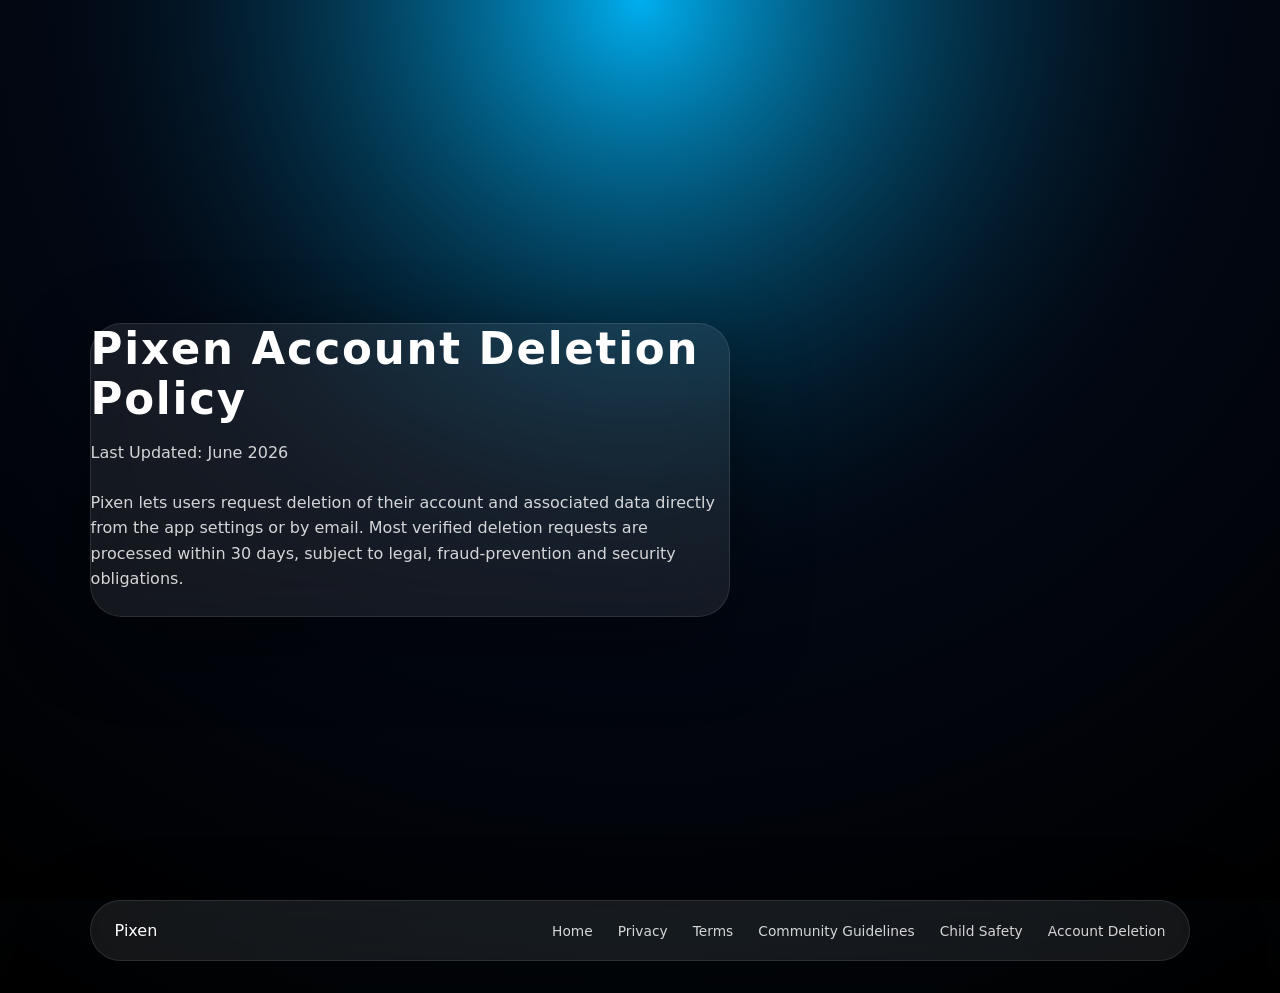
==== account-deletion.html @ c1bc3c7a "Initial Pixen marketing site skeleton with hero, feature galaxy, download section, glassmorphism sty" ====
<!DOCTYPE html>
<html lang="en">
<head>
  <meta charset="UTF-8" />
  <meta name="viewport" content="width=device-width, initial-scale=1.0" />
  <title>Pixen – Account Deletion</title>
  <link rel="stylesheet" href="assets/css/style.css" />
</head>
<body>
  <main class="section dark">
    <div class="section-content glass-card">
      <h2>Pixen Account Deletion Policy</h2>
      <p>Last Updated: June 2026</p>
      <p>Pixen lets users request deletion of their account and associated data directly from the app settings or by email. Most verified deletion requests are processed within 30 days, subject to legal, fraud-prevention and security obligations.</p>
    </div>
  </main>
  <footer class="footer glass-card">
    <div class="footer-inner">
      <div class="footer-logo">Pixen</div>
      <nav class="footer-nav">
        <a href="index.html">Home</a>
        <a href="privacy-policy.html">Privacy</a>
        <a href="terms.html">Terms</a>
        <a href="community-guidelines.html">Community Guidelines</a>
        <a href="child-safety.html">Child Safety</a>
        <a href="account-deletion.html">Account Deletion</a>
      </nav>
    </div>
  </footer>
</body>
</html>
---- assets/css/style.css ----
/* Core theme tokens */
:root {
  --pixen-sky: #00AEEF;
  --pixen-dark: #0070D1;
  --pixen-space: #071320;
  --pixen-white: #FFFFFF;

  --radius-xl: 32px;
  --radius-lg: 24px;
  --radius-md: 16px;
  --blur-glass: 30px;

  --shadow-soft: 0 24px 80px rgba(0, 0, 0, 0.45);
}

* {
  box-sizing: border-box;
}

body {
  margin: 0;
  min-height: 100vh;
  font-family: 'Inter', system-ui, -apple-system, BlinkMacSystemFont, sans-serif;
  color: var(--pixen-white);
  background: radial-gradient(circle at top, #00AEEF 0%, #071320 45%, #000000 100%);
  overflow-x: hidden;
}

main {
  position: relative;
}

.section {
  position: relative;
  min-height: 100vh;
  padding: 120px 7vw 80px;
  display: flex;
  flex-direction: column;
  justify-content: center;
}

.section.dark {
  background: radial-gradient(circle at top, rgba(0, 174, 239, 0.18), #020712 55%, #000000 100%);
}

.section-content {
  max-width: 640px;
  position: relative;
  z-index: 2;
}

h1, h2 {
  margin: 0 0 16px;
  font-family: 'Outfit', system-ui, sans-serif;
  letter-spacing: 0.04em;
}

h2 {
  font-size: clamp(2.4rem, 3.4vw, 3rem);
}

p {
  margin: 0 0 24px;
  font-size: 1rem;
  line-height: 1.6;
  color: rgba(255, 255, 255, 0.82);
}

/* Glassmorphism */
.glass-card {
  backdrop-filter: blur(var(--blur-glass));
  background: rgba(255, 255, 255, 0.08);
  border-radius: var(--radius-xl);
  border: 1px solid rgba(255, 255, 255, 0.1);
  box-shadow: var(--shadow-soft);
}

/* Hero */
.hero {
  display: grid;
  grid-template-columns: minmax(0, 1.1fr) minmax(0, 1.1fr);
  align-items: center;
}

.hero-inner {
  display: contents;
}

.hero-left {
  padding: 40px;
}

.brand {
  font-size: 1.4rem;
  text-transform: uppercase;
  color: var(--pixen-sky);
}

.hero-title {
  font-size: clamp(2.8rem, 4vw, 3.6rem);
  line-height: 1.1;
}

.hero-actions {
  display: flex;
  flex-wrap: wrap;
  gap: 16px;
  margin-top: 32px;
}

.btn {
  position: relative;
  display: inline-flex;
  align-items: center;
  justify-content: center;
  padding: 14px 28px;
  border-radius: 999px;
  font-family: 'Inter', system-ui;
  font-size: 0.95rem;
  border: none;
  cursor: pointer;
  transition: transform 0.22s ease, box-shadow 0.22s ease, background 0.22s ease;
}

.btn.primary {
  background: radial-gradient(circle at top left, #00AEEF, #0070D1);
  color: white;
  box-shadow: 0 16px 40px rgba(0, 174, 239, 0.7);
}

.btn.ghost {
  background: rgba(255, 255, 255, 0.06);
  color: white;
  border: 1px solid rgba(255, 255, 255, 0.45);
}

.btn:hover {
  transform: translateY(-2px);
  box-shadow: 0 24px 60px rgba(0, 0, 0, 0.55);
}

.phone-3d-holder,
.three-holder {
  position: relative;
  min-height: 360px;
  border-radius: var(--radius-xl);
  overflow: hidden;
}

/* Feature galaxy */
.feature-orbit {
  position: relative;
  display: flex;
  justify-content: center;
  align-items: center;
  margin-top: 40px;
}

.feature-center {
  padding: 16px 32px;
  font-weight: 600;
}

.feature-orbit-ring {
  position: absolute;
  width: 520px;
  height: 520px;
  border-radius: 999px;
  border: 1px dashed rgba(255, 255, 255, 0.14);
  display: flex;
  justify-content: center;
  align-items: center;
}

.feature-card {
  position: absolute;
  padding: 10px 18px;
  border-radius: 999px;
  border: 1px solid rgba(255, 255, 255, 0.2);
  background: rgba(7, 19, 32, 0.9);
  color: white;
  font-size: 0.85rem;
  cursor: pointer;
  backdrop-filter: blur(18px);
  transition: transform 0.22s ease, box-shadow 0.22s ease, background 0.22s ease;
}

.feature-card:hover {
  transform: scale(1.08) translateZ(0);
  box-shadow: 0 18px 48px rgba(0, 0, 0, 0.6);
  background: rgba(0, 174, 239, 0.35);
}

/* Simple orbit positions via nth-child */
.feature-card:nth-child(1) { transform: translate(-220px, -180px); }
.feature-card:nth-child(2) { transform: translate(0, -240px); }
.feature-card:nth-child(3) { transform: translate(220px, -180px); }
.feature-card:nth-child(4) { transform: translate(-260px, 0); }
.feature-card:nth-child(5) { transform: translate(260px, 0); }
.feature-card:nth-child(6) { transform: translate(-220px, 180px); }
.feature-card:nth-child(7) { transform: translate(0, 240px); }
.feature-card:nth-child(8) { transform: translate(220px, 180px); }
.feature-card:nth-child(9) { transform: translate(0, 0); }

/* Download section */
.download-section {
  display: grid;
  grid-template-columns: minmax(0, 1.1fr) minmax(0, 1.1fr);
  align-items: center;
}

.download-actions {
  display: flex;
  flex-wrap: wrap;
  gap: 18px;
  align-items: center;
}

.qr-card {
  padding: 16px 18px;
  display: inline-flex;
  flex-direction: column;
  align-items: center;
  gap: 8px;
}

.qr-placeholder {
  width: 80px;
  height: 80px;
  border-radius: 20px;
  background: rgba(0, 0, 0, 0.55);
  display: flex;
  align-items: center;
  justify-content: center;
  font-weight: 600;
}

/* Footer */
.footer {
  margin: 0 7vw 32px;
  padding: 20px 24px;
}

.footer-inner {
  display: flex;
  align-items: center;
  justify-content: space-between;
  flex-wrap: wrap;
  gap: 12px;
}

.footer-nav a {
  color: rgba(255, 255, 255, 0.82);
  text-decoration: none;
  font-size: 0.86rem;
  margin-left: 20px;
}

.footer-nav a:hover {
  color: var(--pixen-sky);
}

/* Pills */
.pill-list {
  list-style: none;
  padding: 0;
  margin: 24px 0 0;
  display: flex;
  flex-wrap: wrap;
  gap: 12px;
}

.pill-list li {
  padding: 8px 14px;
  border-radius: 999px;
  border: 1px solid rgba(255, 255, 255, 0.2);
  background: rgba(7, 19, 32, 0.9);
  font-size: 0.85rem;
}

/* Cursor */
#cursor {
  position: fixed;
  width: 18px;
  height: 18px;
  border-radius: 999px;
  background: radial-gradient(circle at center, #00AEEF, #0070D1);
  box-shadow: 0 0 24px rgba(0, 174, 239, 0.9);
  pointer-events: none;
  mix-blend-mode: screen;
  z-index: 9999;
}

/* Responsive */
@media (max-width: 960px) {
  .hero,
  .download-section {
    grid-template-columns: minmax(0, 1fr);
    row-gap: 40px;
  }

  .hero-left,
  .footer {
    padding: 24px;
  }

  .section {
    padding: 96px 5vw 64px;
  }

  .feature-orbit-ring {
    transform: scale(0.76);
  }
}

@media (max-width: 640px) {
  .footer-nav a {
    margin-left: 12px;
  }
}
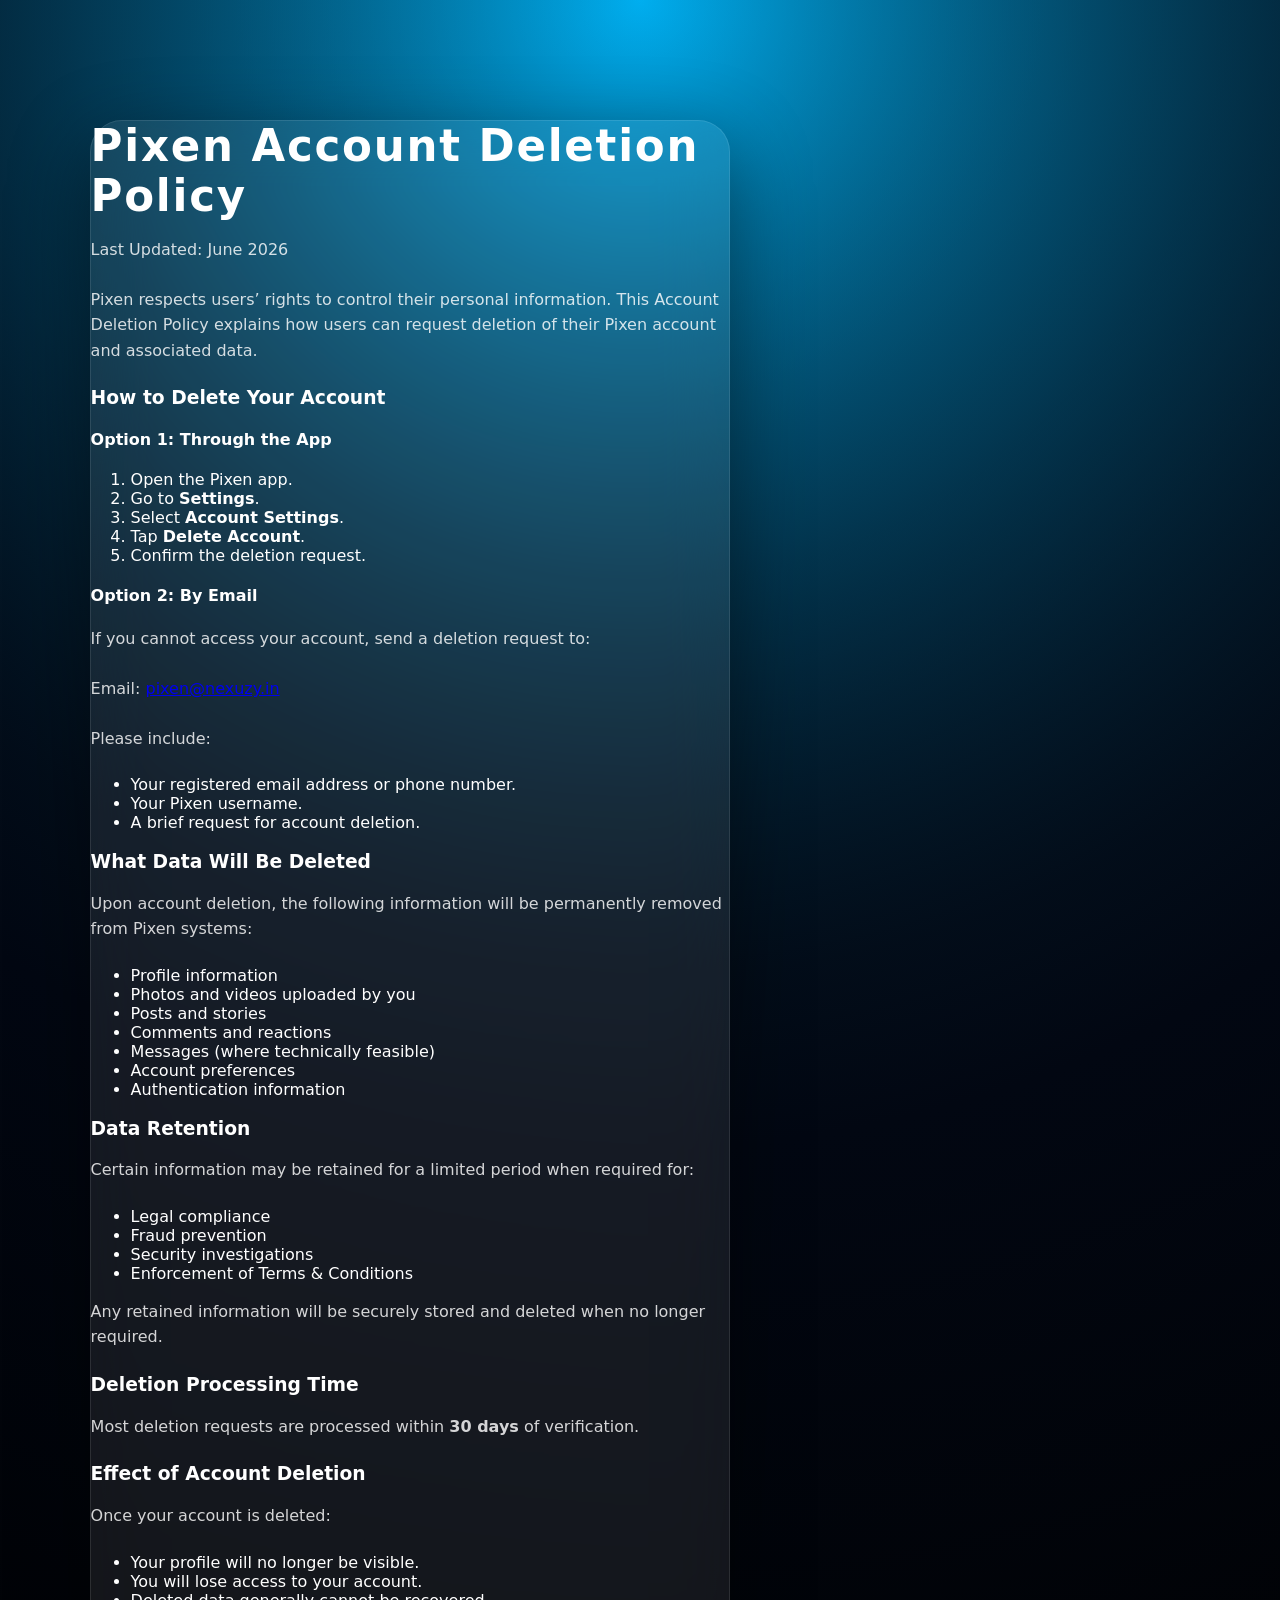
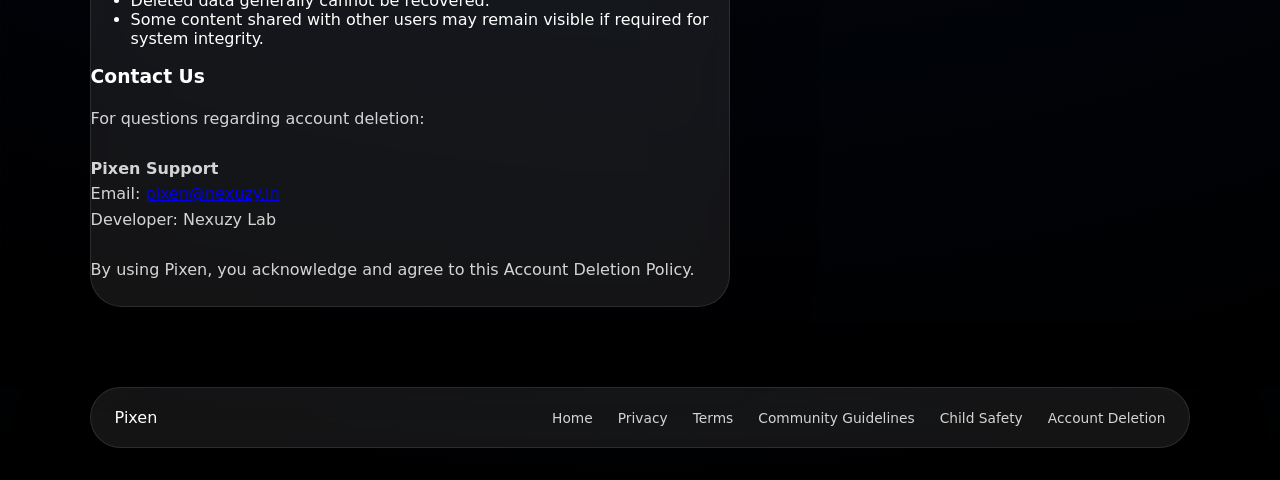
==== commit 7792b6e3: "Update Account Deletion Policy with full content (June 2026)" ====
--- a/account-deletion.html
+++ b/account-deletion.html
@@ -8,10 +8,74 @@
 </head>
 <body>
   <main class="section dark">
-    <div class="section-content glass-card">
+    <div class="section-content glass-card legal-content">
       <h2>Pixen Account Deletion Policy</h2>
-      <p>Last Updated: June 2026</p>
-      <p>Pixen lets users request deletion of their account and associated data directly from the app settings or by email. Most verified deletion requests are processed within 30 days, subject to legal, fraud-prevention and security obligations.</p>
+      <p class="last-updated">Last Updated: June 2026</p>
+
+      <p>Pixen respects users&rsquo; rights to control their personal information. This Account Deletion Policy explains how users can request deletion of their Pixen account and associated data.</p>
+
+      <h3>How to Delete Your Account</h3>
+
+      <h4>Option 1: Through the App</h4>
+      <ol>
+        <li>Open the Pixen app.</li>
+        <li>Go to <strong>Settings</strong>.</li>
+        <li>Select <strong>Account Settings</strong>.</li>
+        <li>Tap <strong>Delete Account</strong>.</li>
+        <li>Confirm the deletion request.</li>
+      </ol>
+
+      <h4>Option 2: By Email</h4>
+      <p>If you cannot access your account, send a deletion request to:</p>
+      <p>Email: <a href="mailto:pixen@nexuzy.in">pixen@nexuzy.in</a></p>
+      <p>Please include:</p>
+      <ul>
+        <li>Your registered email address or phone number.</li>
+        <li>Your Pixen username.</li>
+        <li>A brief request for account deletion.</li>
+      </ul>
+
+      <h3>What Data Will Be Deleted</h3>
+      <p>Upon account deletion, the following information will be permanently removed from Pixen systems:</p>
+      <ul>
+        <li>Profile information</li>
+        <li>Photos and videos uploaded by you</li>
+        <li>Posts and stories</li>
+        <li>Comments and reactions</li>
+        <li>Messages (where technically feasible)</li>
+        <li>Account preferences</li>
+        <li>Authentication information</li>
+      </ul>
+
+      <h3>Data Retention</h3>
+      <p>Certain information may be retained for a limited period when required for:</p>
+      <ul>
+        <li>Legal compliance</li>
+        <li>Fraud prevention</li>
+        <li>Security investigations</li>
+        <li>Enforcement of Terms &amp; Conditions</li>
+      </ul>
+      <p>Any retained information will be securely stored and deleted when no longer required.</p>
+
+      <h3>Deletion Processing Time</h3>
+      <p>Most deletion requests are processed within <strong>30 days</strong> of verification.</p>
+
+      <h3>Effect of Account Deletion</h3>
+      <p>Once your account is deleted:</p>
+      <ul>
+        <li>Your profile will no longer be visible.</li>
+        <li>You will lose access to your account.</li>
+        <li>Deleted data generally cannot be recovered.</li>
+        <li>Some content shared with other users may remain visible if required for system integrity.</li>
+      </ul>
+
+      <h3>Contact Us</h3>
+      <p>For questions regarding account deletion:</p>
+      <p><strong>Pixen Support</strong><br />
+      Email: <a href="mailto:pixen@nexuzy.in">pixen@nexuzy.in</a><br />
+      Developer: Nexuzy Lab</p>
+
+      <p class="legal-acknowledgement">By using Pixen, you acknowledge and agree to this Account Deletion Policy.</p>
     </div>
   </main>
   <footer class="footer glass-card">
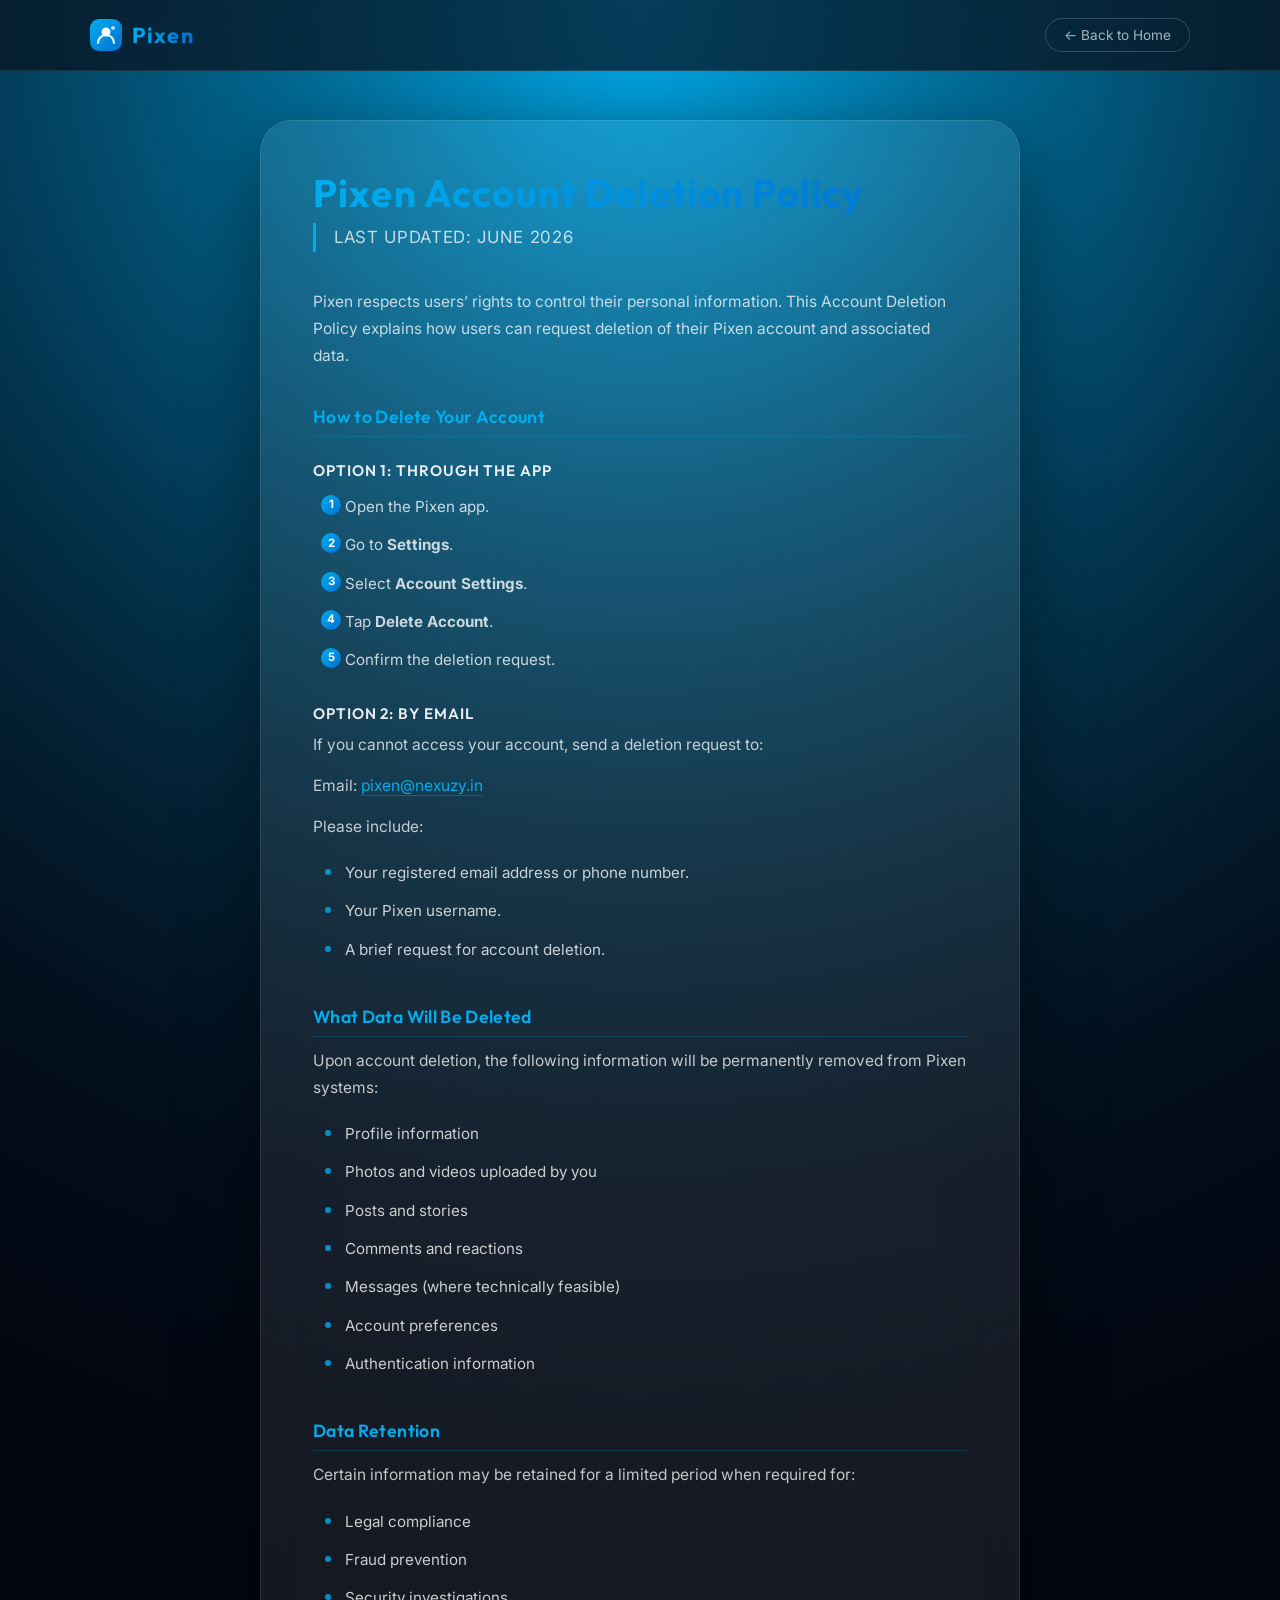
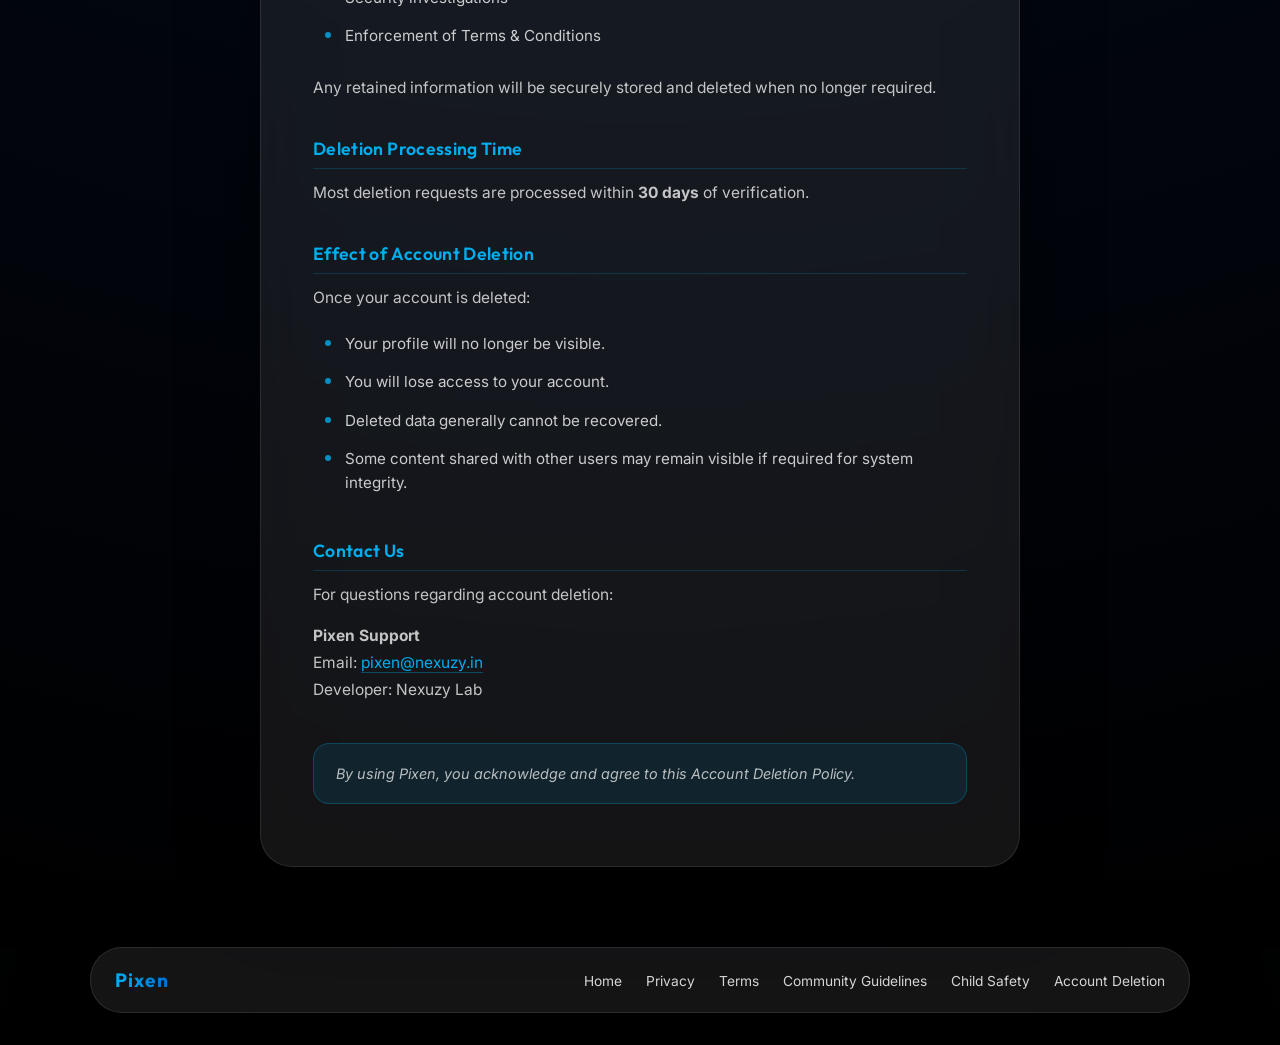
==== commit 0a5708e7: "Add branded nav-header with logo + UI colors to all policy pages" ====
--- a/account-deletion.html
+++ b/account-deletion.html
@@ -4,9 +4,31 @@
   <meta charset="UTF-8" />
   <meta name="viewport" content="width=device-width, initial-scale=1.0" />
   <title>Pixen – Account Deletion</title>
+  <link rel="preconnect" href="https://fonts.googleapis.com">
+  <link rel="preconnect" href="https://fonts.gstatic.com" crossorigin>
+  <link href="https://fonts.googleapis.com/css2?family=Outfit:wght@400;600;700&family=Inter:wght@400;500&display=swap" rel="stylesheet">
   <link rel="stylesheet" href="assets/css/style.css" />
 </head>
 <body>
+  <header class="nav-header">
+    <a href="index.html" class="nav-logo" aria-label="Pixen Home">
+      <svg width="32" height="32" viewBox="0 0 32 32" fill="none" xmlns="http://www.w3.org/2000/svg" aria-hidden="true">
+        <defs>
+          <linearGradient id="pg" x1="0" y1="0" x2="32" y2="32" gradientUnits="userSpaceOnUse">
+            <stop offset="0%" stop-color="#00AEEF"/>
+            <stop offset="100%" stop-color="#0070D1"/>
+          </linearGradient>
+        </defs>
+        <rect width="32" height="32" rx="9" fill="url(#pg)"/>
+        <circle cx="16" cy="13" r="4.5" fill="white" opacity="0.95"/>
+        <path d="M8 24c0-4.418 3.582-8 8-8s8 3.582 8 8" stroke="white" stroke-width="2.2" stroke-linecap="round" opacity="0.9"/>
+        <circle cx="23" cy="9" r="2" fill="white" opacity="0.7"/>
+      </svg>
+      <span class="nav-logo-wordmark">Pixen</span>
+    </a>
+    <a href="index.html" class="nav-home-link">&larr; Back to Home</a>
+  </header>
+
   <main class="section dark">
     <div class="section-content glass-card legal-content">
       <h2>Pixen Account Deletion Policy</h2>
@@ -78,6 +100,7 @@
       <p class="legal-acknowledgement">By using Pixen, you acknowledge and agree to this Account Deletion Policy.</p>
     </div>
   </main>
+
   <footer class="footer glass-card">
     <div class="footer-inner">
       <div class="footer-logo">Pixen</div>
--- a/assets/css/style.css
+++ b/assets/css/style.css
@@ -291,6 +291,220 @@
   z-index: 9999;
 }
 
+/* =============================================
+   NAV HEADER — Policy Pages Branding
+   ============================================= */
+.nav-header {
+  position: fixed;
+  top: 0;
+  left: 0;
+  right: 0;
+  z-index: 100;
+  display: flex;
+  align-items: center;
+  justify-content: space-between;
+  padding: 18px 7vw;
+  backdrop-filter: blur(24px);
+  background: rgba(7, 19, 32, 0.72);
+  border-bottom: 1px solid rgba(255, 255, 255, 0.08);
+}
+
+.nav-logo {
+  display: flex;
+  align-items: center;
+  gap: 10px;
+  text-decoration: none;
+}
+
+.nav-logo-wordmark {
+  font-family: 'Outfit', system-ui, sans-serif;
+  font-size: 1.35rem;
+  font-weight: 700;
+  letter-spacing: 0.06em;
+  background: linear-gradient(90deg, #00AEEF, #0070D1);
+  -webkit-background-clip: text;
+  -webkit-text-fill-color: transparent;
+  background-clip: text;
+}
+
+.nav-home-link {
+  font-size: 0.85rem;
+  color: rgba(255, 255, 255, 0.65);
+  text-decoration: none;
+  padding: 8px 18px;
+  border-radius: 999px;
+  border: 1px solid rgba(255, 255, 255, 0.18);
+  transition: color 0.2s ease, border-color 0.2s ease, background 0.2s ease;
+}
+
+.nav-home-link:hover {
+  color: var(--pixen-sky);
+  border-color: var(--pixen-sky);
+  background: rgba(0, 174, 239, 0.08);
+}
+
+/* =============================================
+   LEGAL CONTENT — Policy Pages Typography
+   ============================================= */
+.legal-content {
+  max-width: 760px;
+  padding: 48px 52px;
+  margin: 0 auto;
+}
+
+.legal-content h2 {
+  font-size: clamp(1.8rem, 3vw, 2.4rem);
+  background: linear-gradient(90deg, #00AEEF, #0070D1);
+  -webkit-background-clip: text;
+  -webkit-text-fill-color: transparent;
+  background-clip: text;
+  margin-bottom: 6px;
+  letter-spacing: 0.03em;
+}
+
+.legal-content .last-updated {
+  font-size: 0.82rem;
+  color: rgba(255, 255, 255, 0.45);
+  margin-bottom: 32px;
+  letter-spacing: 0.04em;
+  text-transform: uppercase;
+}
+
+.legal-content > p:first-of-type {
+  font-size: 1.05rem;
+  color: rgba(255, 255, 255, 0.75);
+  line-height: 1.7;
+  border-left: 3px solid var(--pixen-sky);
+  padding-left: 18px;
+  margin-bottom: 36px;
+}
+
+.legal-content h3 {
+  font-family: 'Outfit', system-ui, sans-serif;
+  font-size: 1.1rem;
+  font-weight: 600;
+  color: var(--pixen-sky);
+  margin: 36px 0 10px;
+  letter-spacing: 0.02em;
+  padding-bottom: 8px;
+  border-bottom: 1px solid rgba(0, 174, 239, 0.2);
+}
+
+.legal-content h4 {
+  font-family: 'Outfit', system-ui, sans-serif;
+  font-size: 0.95rem;
+  font-weight: 600;
+  color: rgba(255, 255, 255, 0.9);
+  margin: 24px 0 8px;
+  text-transform: uppercase;
+  letter-spacing: 0.06em;
+}
+
+.legal-content p {
+  color: rgba(255, 255, 255, 0.75);
+  font-size: 0.97rem;
+  line-height: 1.75;
+  margin-bottom: 14px;
+}
+
+.legal-content ul,
+.legal-content ol {
+  margin: 8px 0 18px 0;
+  padding-left: 0;
+  list-style: none;
+}
+
+.legal-content ul li,
+.legal-content ol li {
+  position: relative;
+  padding: 7px 12px 7px 32px;
+  font-size: 0.95rem;
+  color: rgba(255, 255, 255, 0.78);
+  line-height: 1.6;
+  border-radius: 8px;
+  transition: background 0.18s ease;
+}
+
+.legal-content ul li::before {
+  content: '';
+  position: absolute;
+  left: 12px;
+  top: 15px;
+  width: 6px;
+  height: 6px;
+  border-radius: 50%;
+  background: var(--pixen-sky);
+  opacity: 0.8;
+}
+
+.legal-content ol {
+  counter-reset: legal-counter;
+}
+
+.legal-content ol li {
+  counter-increment: legal-counter;
+}
+
+.legal-content ol li::before {
+  content: counter(legal-counter);
+  position: absolute;
+  left: 8px;
+  top: 7px;
+  width: 20px;
+  height: 20px;
+  border-radius: 50%;
+  background: linear-gradient(135deg, #00AEEF, #0070D1);
+  color: #fff;
+  font-size: 0.72rem;
+  font-weight: 700;
+  display: flex;
+  align-items: center;
+  justify-content: center;
+  line-height: 1;
+  text-align: center;
+}
+
+.legal-content ul li:hover,
+.legal-content ol li:hover {
+  background: rgba(0, 174, 239, 0.07);
+}
+
+.legal-content a {
+  color: var(--pixen-sky);
+  text-decoration: none;
+  border-bottom: 1px solid rgba(0, 174, 239, 0.35);
+  transition: border-color 0.2s ease, color 0.2s ease;
+}
+
+.legal-content a:hover {
+  color: #fff;
+  border-bottom-color: #fff;
+}
+
+.legal-content .legal-acknowledgement {
+  margin-top: 40px;
+  padding: 18px 22px;
+  border-radius: var(--radius-md);
+  background: rgba(0, 174, 239, 0.1);
+  border: 1px solid rgba(0, 174, 239, 0.25);
+  font-size: 0.9rem;
+  color: rgba(255, 255, 255, 0.7);
+  font-style: italic;
+  line-height: 1.6;
+}
+
+/* Footer logo text */
+.footer-logo {
+  font-family: 'Outfit', system-ui, sans-serif;
+  font-size: 1.2rem;
+  font-weight: 700;
+  letter-spacing: 0.06em;
+  background: linear-gradient(90deg, #00AEEF, #0070D1);
+  -webkit-background-clip: text;
+  -webkit-text-fill-color: transparent;
+  background-clip: text;
+}
+
 /* Responsive */
 @media (max-width: 960px) {
   .hero,
@@ -311,10 +525,26 @@
   .feature-orbit-ring {
     transform: scale(0.76);
   }
+
+  .legal-content {
+    padding: 32px 28px;
+  }
+
+  .nav-header {
+    padding: 14px 5vw;
+  }
 }
 
 @media (max-width: 640px) {
   .footer-nav a {
     margin-left: 12px;
   }
-}
+
+  .legal-content {
+    padding: 24px 18px;
+  }
+
+  .legal-content h2 {
+    font-size: 1.6rem;
+  }
+}
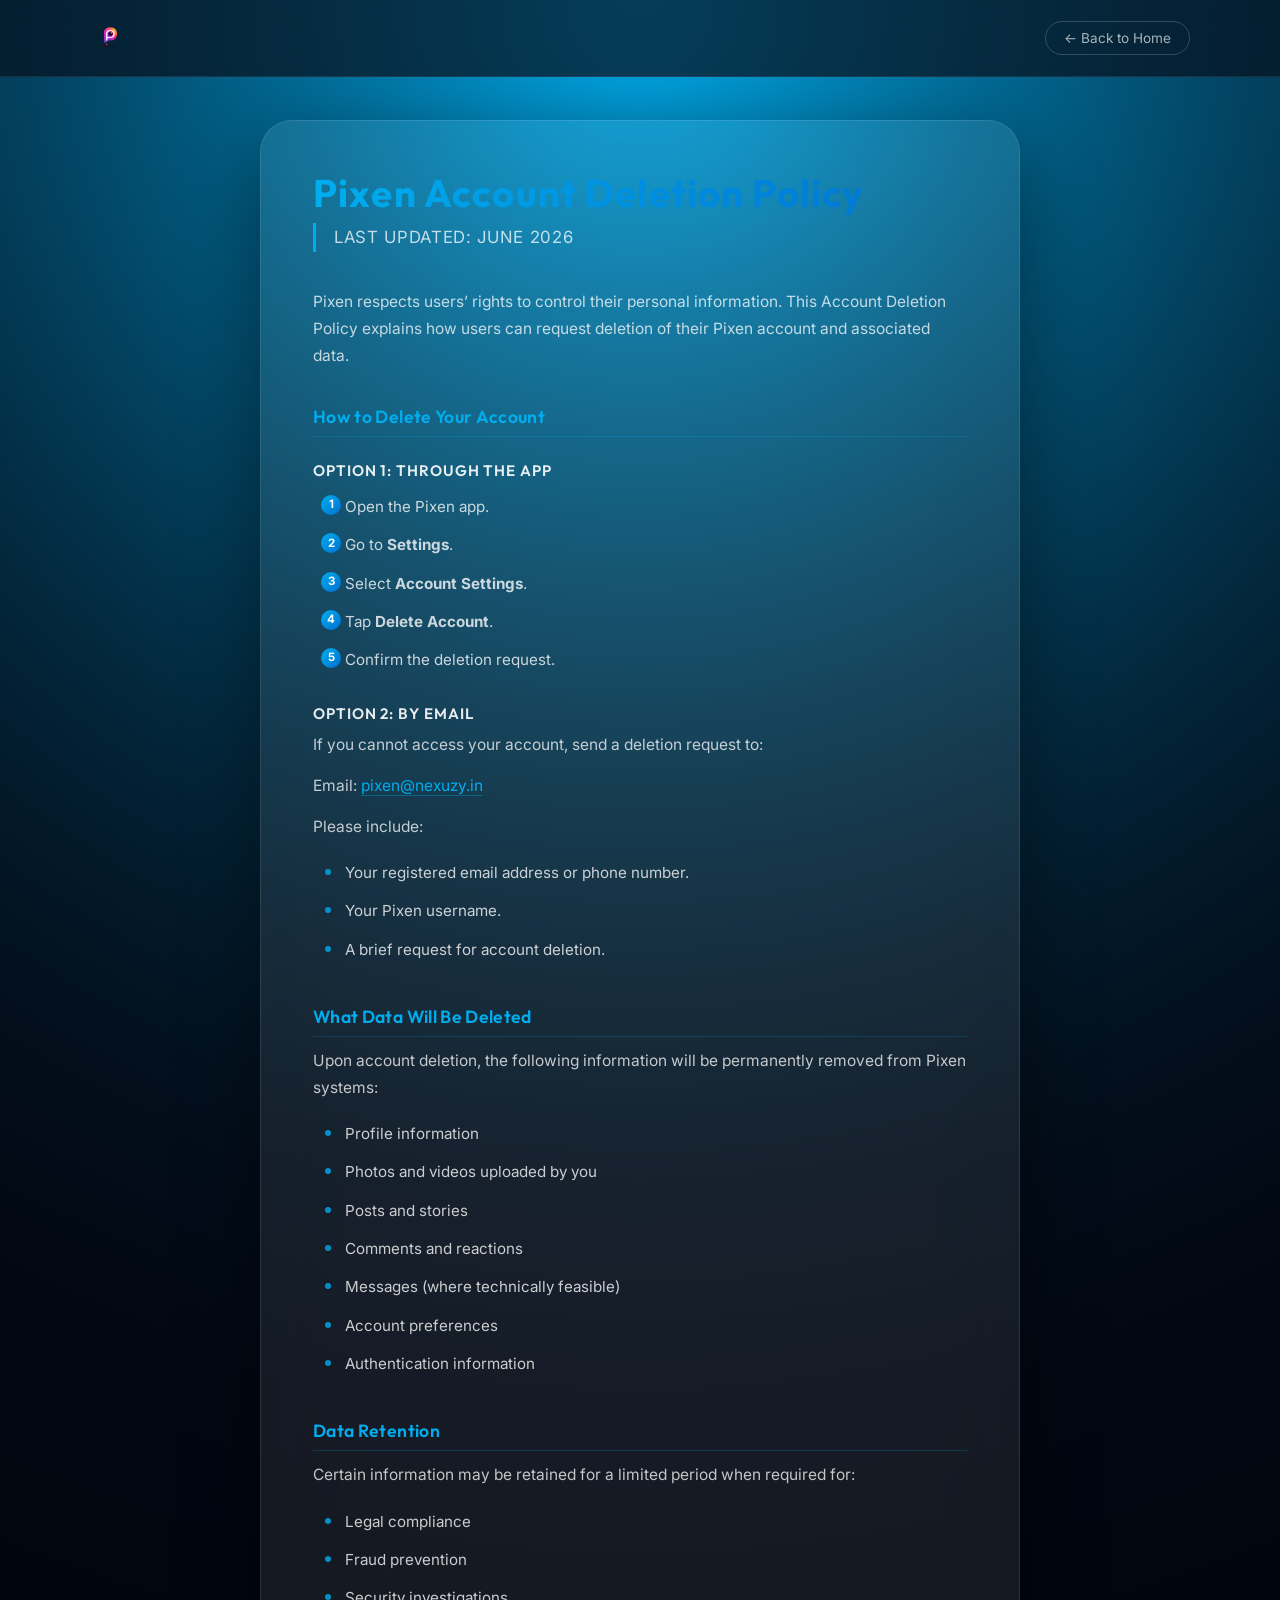
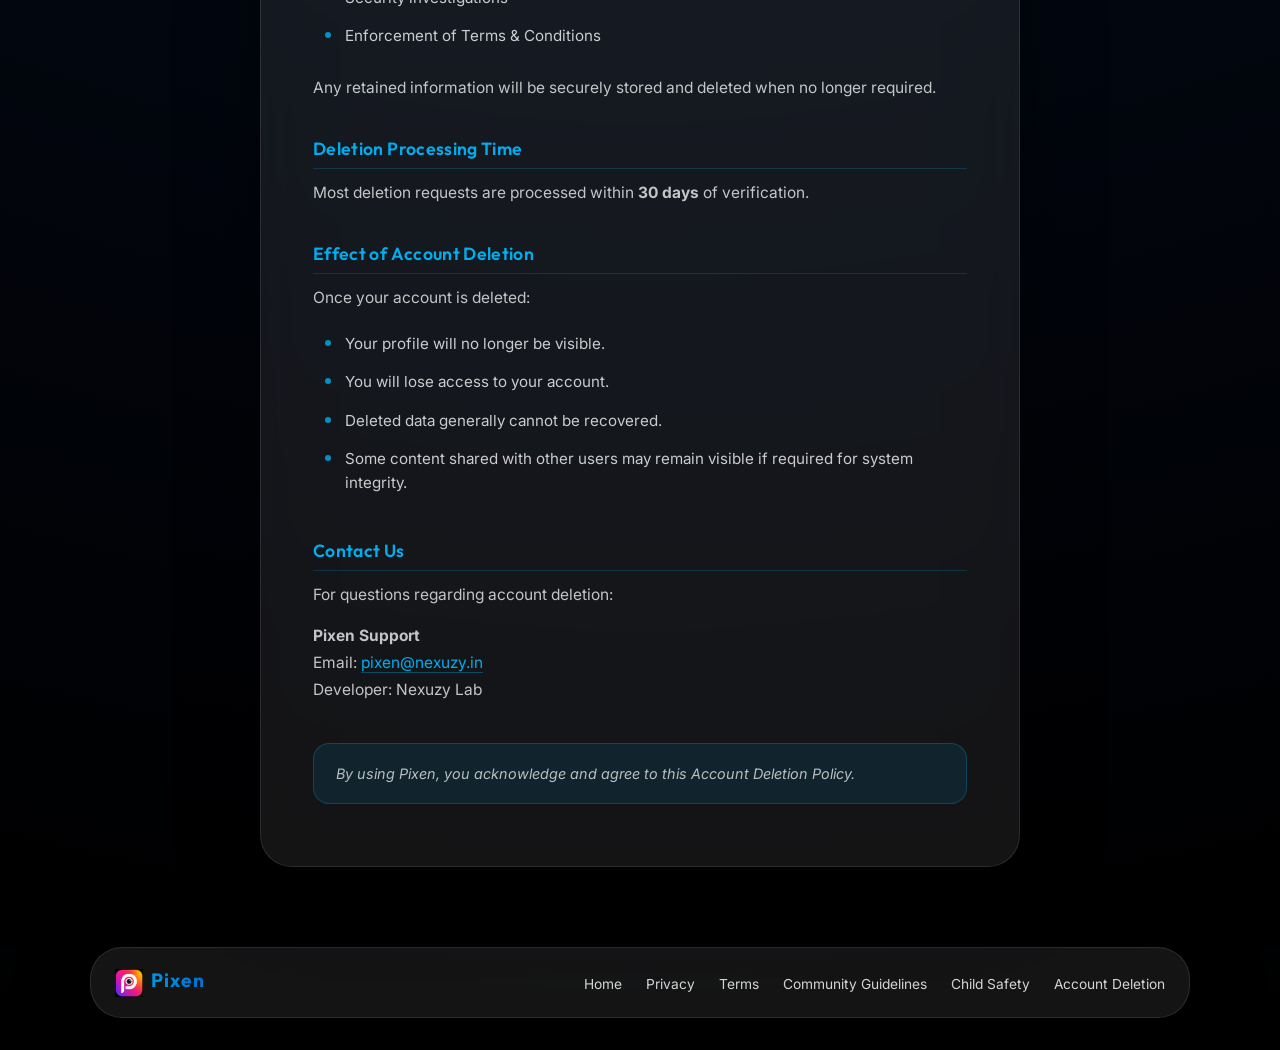
==== commit 2719e90e: "Use real assets/logo.png and assets/icon.png in all policy pages" ====
--- a/account-deletion.html
+++ b/account-deletion.html
@@ -4,6 +4,7 @@
   <meta charset="UTF-8" />
   <meta name="viewport" content="width=device-width, initial-scale=1.0" />
   <title>Pixen – Account Deletion</title>
+  <link rel="icon" type="image/png" href="assets/icon.png" />
   <link rel="preconnect" href="https://fonts.googleapis.com">
   <link rel="preconnect" href="https://fonts.gstatic.com" crossorigin>
   <link href="https://fonts.googleapis.com/css2?family=Outfit:wght@400;600;700&family=Inter:wght@400;500&display=swap" rel="stylesheet">
@@ -12,19 +13,7 @@
 <body>
   <header class="nav-header">
     <a href="index.html" class="nav-logo" aria-label="Pixen Home">
-      <svg width="32" height="32" viewBox="0 0 32 32" fill="none" xmlns="http://www.w3.org/2000/svg" aria-hidden="true">
-        <defs>
-          <linearGradient id="pg" x1="0" y1="0" x2="32" y2="32" gradientUnits="userSpaceOnUse">
-            <stop offset="0%" stop-color="#00AEEF"/>
-            <stop offset="100%" stop-color="#0070D1"/>
-          </linearGradient>
-        </defs>
-        <rect width="32" height="32" rx="9" fill="url(#pg)"/>
-        <circle cx="16" cy="13" r="4.5" fill="white" opacity="0.95"/>
-        <path d="M8 24c0-4.418 3.582-8 8-8s8 3.582 8 8" stroke="white" stroke-width="2.2" stroke-linecap="round" opacity="0.9"/>
-        <circle cx="23" cy="9" r="2" fill="white" opacity="0.7"/>
-      </svg>
-      <span class="nav-logo-wordmark">Pixen</span>
+      <img src="assets/logo.png" alt="Pixen" width="120" height="40" loading="eager" style="height:40px;width:auto;object-fit:contain;display:block;" />
     </a>
     <a href="index.html" class="nav-home-link">&larr; Back to Home</a>
   </header>
@@ -103,7 +92,9 @@
 
   <footer class="footer glass-card">
     <div class="footer-inner">
-      <div class="footer-logo">Pixen</div>
+      <div class="footer-logo">
+        <img src="assets/icon.png" alt="Pixen" width="28" height="28" loading="lazy" style="height:28px;width:auto;object-fit:contain;vertical-align:middle;margin-right:8px;" />Pixen
+      </div>
       <nav class="footer-nav">
         <a href="index.html">Home</a>
         <a href="privacy-policy.html">Privacy</a>
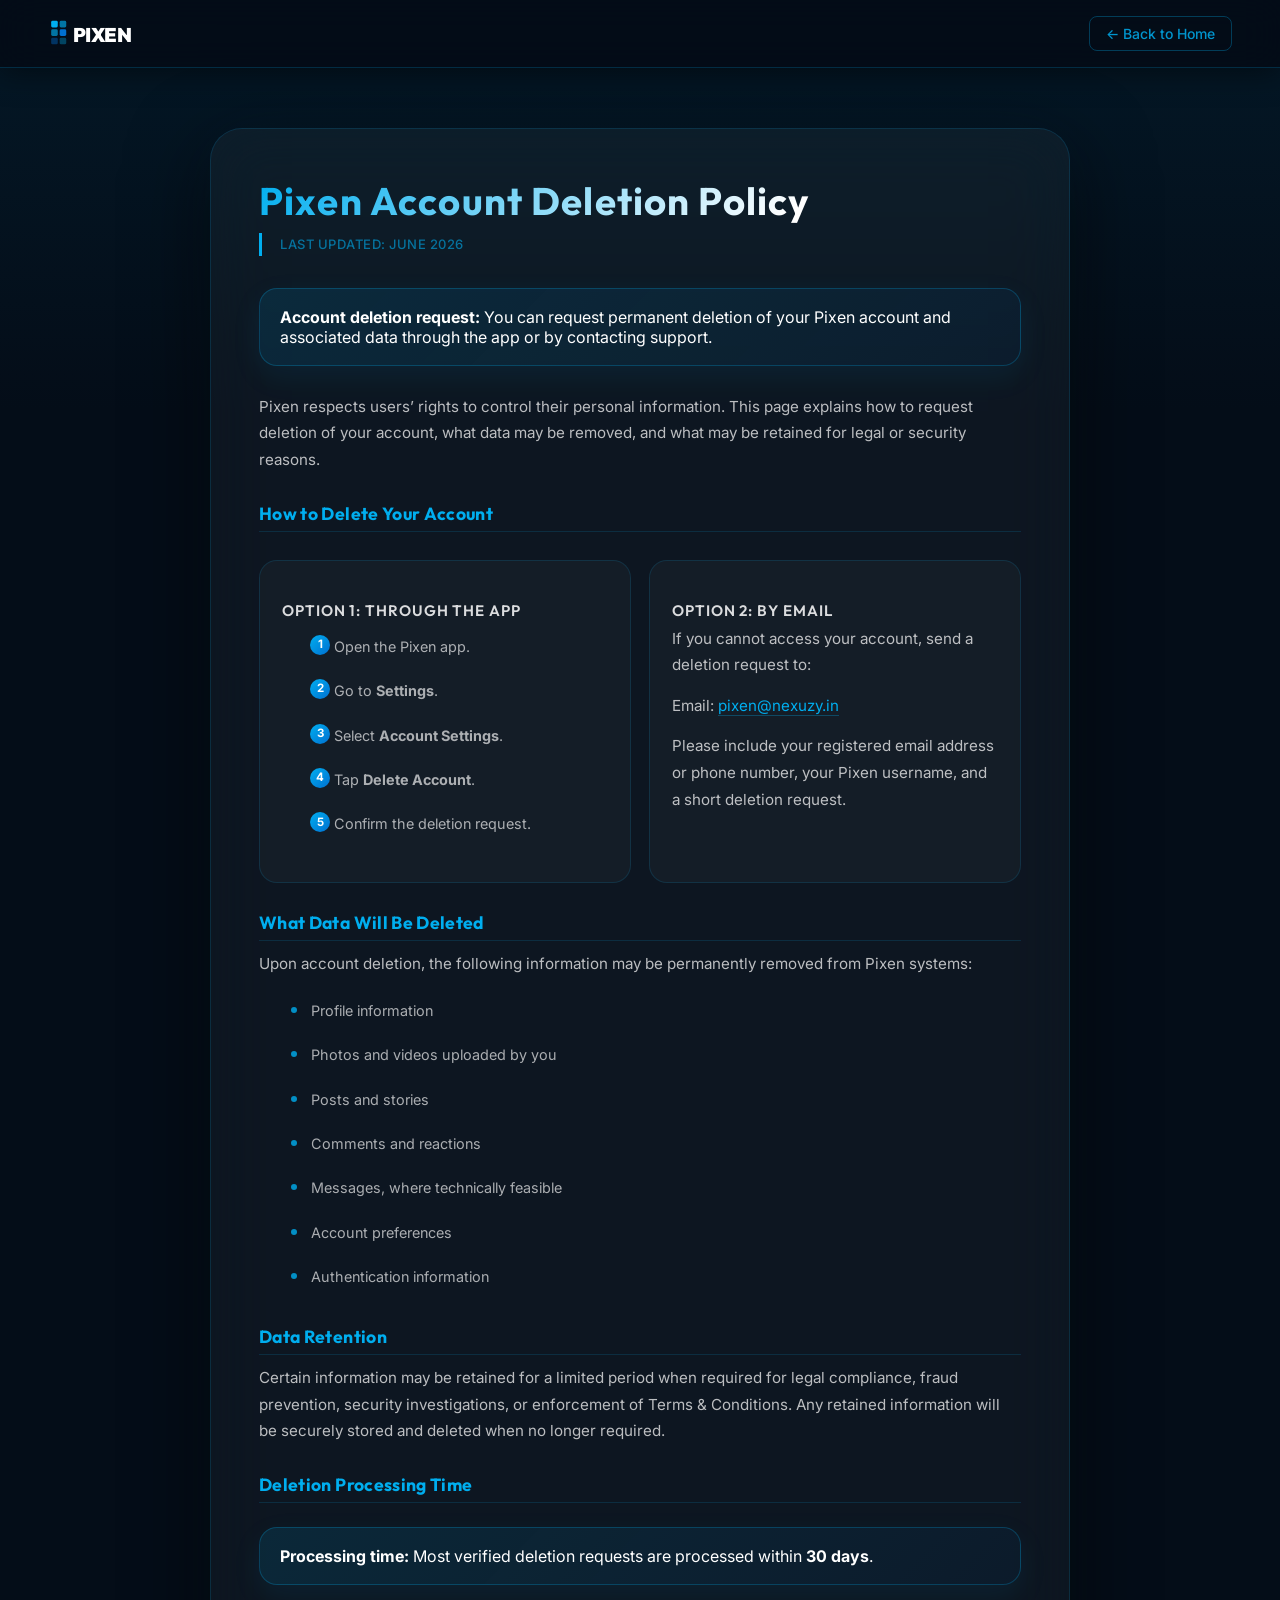
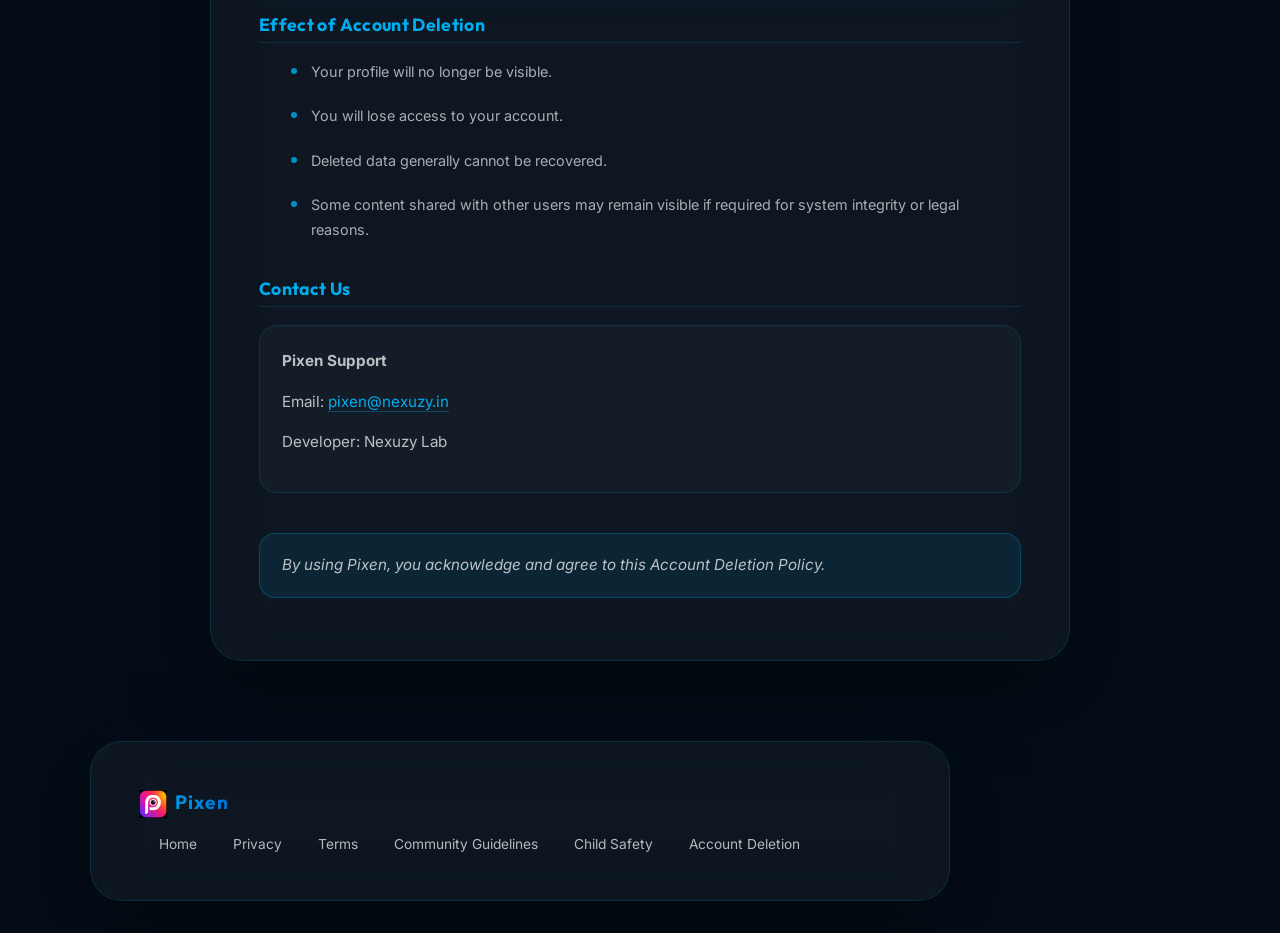
==== commit 0056d7e1: "improve: account deletion page styling, structure, highlight boxes and clearer steps" ====
--- a/account-deletion.html
+++ b/account-deletion.html
@@ -9,11 +9,48 @@
   <link rel="preconnect" href="https://fonts.gstatic.com" crossorigin>
   <link href="https://fonts.googleapis.com/css2?family=Outfit:wght@400;600;700&family=Inter:wght@400;500&display=swap" rel="stylesheet">
   <link rel="stylesheet" href="assets/css/style.css" />
+  <style>
+    body{background:#040d18;}
+    .nav-header{position:sticky;top:0;z-index:100;display:flex;align-items:center;justify-content:space-between;padding:16px 48px;background:rgba(4,13,24,.92);backdrop-filter:blur(20px);border-bottom:1px solid rgba(0,174,239,.2);box-shadow:0 4px 30px rgba(0,0,0,.5);}
+    .nav-home-link{color:rgba(0,174,239,.85);text-decoration:none;font-size:14px;font-weight:500;padding:8px 16px;border:1px solid rgba(0,174,239,.3);border-radius:8px;transition:all .25s;}
+    .nav-home-link:hover{background:rgba(0,174,239,.1);border-color:rgba(0,174,239,.6);color:#00AEEF;}
+    .section{min-height:unset!important;padding:60px 7vw 80px!important;}
+    .section.dark{background:linear-gradient(180deg,rgba(0,174,239,.06) 0%,#040d18 15%,#040d18 100%)!important;}
+    .glass-card{background:rgba(255,255,255,.04)!important;border:1px solid rgba(0,174,239,.15)!important;box-shadow:0 24px 80px rgba(0,0,0,.6),0 0 60px rgba(0,174,239,.04)!important;padding:48px!important;max-width:860px!important;}
+    .legal-content h2{font-size:clamp(1.8rem,3vw,2.5rem)!important;background:linear-gradient(135deg,#00AEEF,#fff 70%);-webkit-background-clip:text;-webkit-text-fill-color:transparent;margin-bottom:8px!important;}
+    .legal-content .last-updated{color:rgba(0,174,239,.6)!important;font-size:13px!important;letter-spacing:.5px;margin-bottom:32px!important;font-weight:500;}
+    .legal-content h3{color:#00AEEF!important;font-size:1.1rem!important;font-weight:700!important;margin:28px 0 10px!important;padding-bottom:6px;border-bottom:1px solid rgba(0,174,239,.15);}
+    .legal-content h4{color:rgba(255,255,255,.85)!important;font-size:.95rem!important;font-weight:600!important;margin:18px 0 6px!important;}
+    .legal-content p{color:rgba(255,255,255,.72)!important;line-height:1.75!important;font-size:.95rem!important;}
+    .legal-content ul,.legal-content ol{padding-left:20px;margin-bottom:16px;}
+    .legal-content ul li,.legal-content ol li{color:rgba(255,255,255,.65)!important;font-size:.9rem!important;line-height:1.7!important;margin-bottom:6px;}
+    .legal-content ul li::marker,.legal-content ol li::marker{color:rgba(0,174,239,.7);}
+    .legal-content a{color:#00AEEF!important;text-decoration:none;border-bottom:1px solid rgba(0,174,239,.3);transition:border-color .2s;}
+    .legal-content a:hover{border-color:#00AEEF;}
+    .highlight-box{background:linear-gradient(135deg,rgba(0,174,239,.12),rgba(0,112,209,.06));border:1px solid rgba(0,174,239,.25);border-radius:18px;padding:18px 20px;margin:24px 0 28px;box-shadow:0 10px 30px rgba(0,174,239,.08);}
+    .highlight-box strong{color:#fff;}
+    .contact-card,.steps-card{background:rgba(255,255,255,.03);border:1px solid rgba(0,174,239,.14);border-radius:18px;padding:22px;margin-top:18px;}
+    .two-col{display:grid;grid-template-columns:1fr 1fr;gap:18px;}
+    @media (max-width:780px){.two-col{grid-template-columns:1fr;}.nav-header{padding:16px 20px;}.glass-card{padding:28px!important;}}
+    footer{padding:32px 7vw!important;border-top:1px solid rgba(0,174,239,.15)!important;background:rgba(4,13,24,.95)!important;}
+    .footer-inner{display:flex;gap:18px;align-items:center;justify-content:space-between;flex-wrap:wrap;}
+    .footer-logo,.footer-nav a{color:rgba(255,255,255,.7)!important;text-decoration:none;}
+    .footer-nav{display:flex;gap:16px;flex-wrap:wrap;}
+    .footer-nav a:hover{color:#00AEEF!important;}
+  </style>
 </head>
 <body>
   <header class="nav-header">
     <a href="index.html" class="nav-logo" aria-label="Pixen Home">
-      <img src="assets/logo.png" alt="Pixen" width="120" height="40" loading="eager" style="height:40px;width:auto;object-fit:contain;display:block;" />
+      <svg width="108" height="32" viewBox="0 0 108 34" fill="none" xmlns="http://www.w3.org/2000/svg" aria-label="Pixen" style="display:block;height:32px;width:auto;">
+        <rect x="0" y="3" width="7" height="7" rx="1.5" fill="#00AEEF"/>
+        <rect x="9" y="3" width="7" height="7" rx="1.5" fill="#00AEEF" opacity="0.65"/>
+        <rect x="0" y="12" width="7" height="7" rx="1.5" fill="#00AEEF" opacity="0.65"/>
+        <rect x="9" y="12" width="7" height="7" rx="1.5" fill="#0070D1"/>
+        <rect x="0" y="21" width="7" height="7" rx="1.5" fill="#0070D1" opacity="0.4"/>
+        <rect x="9" y="21" width="7" height="7" rx="1.5" fill="#00AEEF" opacity="0.35"/>
+        <text x="23" y="25" font-family="Outfit,sans-serif" font-weight="900" font-size="21" letter-spacing="-0.5" fill="white">PIXEN</text>
+      </svg>
     </a>
     <a href="index.html" class="nav-home-link">&larr; Back to Home</a>
   </header>
@@ -23,68 +60,66 @@
       <h2>Pixen Account Deletion Policy</h2>
       <p class="last-updated">Last Updated: June 2026</p>
 
-      <p>Pixen respects users&rsquo; rights to control their personal information. This Account Deletion Policy explains how users can request deletion of their Pixen account and associated data.</p>
+      <div class="highlight-box">
+        <strong>Account deletion request:</strong> You can request permanent deletion of your Pixen account and associated data through the app or by contacting support.
+      </div>
+
+      <p>Pixen respects users&rsquo; rights to control their personal information. This page explains how to request deletion of your account, what data may be removed, and what may be retained for legal or security reasons.</p>
 
       <h3>How to Delete Your Account</h3>
-
-      <h4>Option 1: Through the App</h4>
-      <ol>
-        <li>Open the Pixen app.</li>
-        <li>Go to <strong>Settings</strong>.</li>
-        <li>Select <strong>Account Settings</strong>.</li>
-        <li>Tap <strong>Delete Account</strong>.</li>
-        <li>Confirm the deletion request.</li>
-      </ol>
-
-      <h4>Option 2: By Email</h4>
-      <p>If you cannot access your account, send a deletion request to:</p>
-      <p>Email: <a href="mailto:pixen@nexuzy.in">pixen@nexuzy.in</a></p>
-      <p>Please include:</p>
-      <ul>
-        <li>Your registered email address or phone number.</li>
-        <li>Your Pixen username.</li>
-        <li>A brief request for account deletion.</li>
-      </ul>
+      <div class="two-col">
+        <div class="steps-card">
+          <h4>Option 1: Through the App</h4>
+          <ol>
+            <li>Open the Pixen app.</li>
+            <li>Go to <strong>Settings</strong>.</li>
+            <li>Select <strong>Account Settings</strong>.</li>
+            <li>Tap <strong>Delete Account</strong>.</li>
+            <li>Confirm the deletion request.</li>
+          </ol>
+        </div>
+        <div class="contact-card">
+          <h4>Option 2: By Email</h4>
+          <p>If you cannot access your account, send a deletion request to:</p>
+          <p>Email: <a href="mailto:pixen@nexuzy.in">pixen@nexuzy.in</a></p>
+          <p>Please include your registered email address or phone number, your Pixen username, and a short deletion request.</p>
+        </div>
+      </div>
 
       <h3>What Data Will Be Deleted</h3>
-      <p>Upon account deletion, the following information will be permanently removed from Pixen systems:</p>
+      <p>Upon account deletion, the following information may be permanently removed from Pixen systems:</p>
       <ul>
         <li>Profile information</li>
         <li>Photos and videos uploaded by you</li>
         <li>Posts and stories</li>
         <li>Comments and reactions</li>
-        <li>Messages (where technically feasible)</li>
+        <li>Messages, where technically feasible</li>
         <li>Account preferences</li>
         <li>Authentication information</li>
       </ul>
 
       <h3>Data Retention</h3>
-      <p>Certain information may be retained for a limited period when required for:</p>
-      <ul>
-        <li>Legal compliance</li>
-        <li>Fraud prevention</li>
-        <li>Security investigations</li>
-        <li>Enforcement of Terms &amp; Conditions</li>
-      </ul>
-      <p>Any retained information will be securely stored and deleted when no longer required.</p>
+      <p>Certain information may be retained for a limited period when required for legal compliance, fraud prevention, security investigations, or enforcement of Terms &amp; Conditions. Any retained information will be securely stored and deleted when no longer required.</p>
 
       <h3>Deletion Processing Time</h3>
-      <p>Most deletion requests are processed within <strong>30 days</strong> of verification.</p>
+      <div class="highlight-box">
+        <strong>Processing time:</strong> Most verified deletion requests are processed within <strong>30 days</strong>.
+      </div>
 
       <h3>Effect of Account Deletion</h3>
-      <p>Once your account is deleted:</p>
       <ul>
         <li>Your profile will no longer be visible.</li>
         <li>You will lose access to your account.</li>
         <li>Deleted data generally cannot be recovered.</li>
-        <li>Some content shared with other users may remain visible if required for system integrity.</li>
+        <li>Some content shared with other users may remain visible if required for system integrity or legal reasons.</li>
       </ul>
 
       <h3>Contact Us</h3>
-      <p>For questions regarding account deletion:</p>
-      <p><strong>Pixen Support</strong><br />
-      Email: <a href="mailto:pixen@nexuzy.in">pixen@nexuzy.in</a><br />
-      Developer: Nexuzy Lab</p>
+      <div class="contact-card">
+        <p><strong>Pixen Support</strong></p>
+        <p>Email: <a href="mailto:pixen@nexuzy.in">pixen@nexuzy.in</a></p>
+        <p>Developer: Nexuzy Lab</p>
+      </div>
 
       <p class="legal-acknowledgement">By using Pixen, you acknowledge and agree to this Account Deletion Policy.</p>
     </div>
